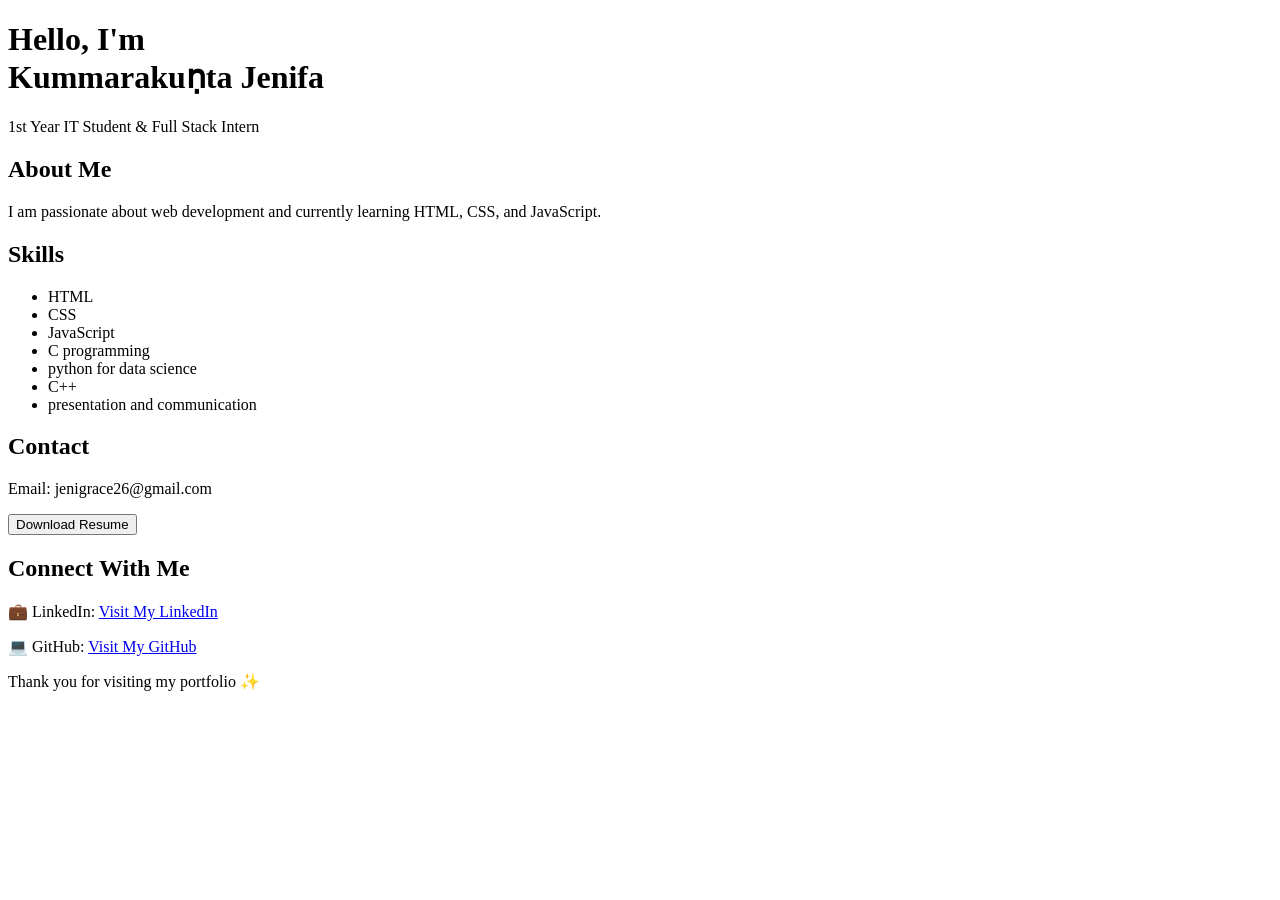
==== index.html @ ffed942e "Add files via upload Uploaded task portfolio" ====
<!DOCTYPE html>
<html>
<head>
  <title>My Portfolio</title>
  <link rel="stylesheet" href="style.css">
</head>

<body>

<div class="container">

  <h1>Hello, I'm <br> Kummarakuṇta Jenifa</h1>

  <p class="intro">
    1st Year IT Student & Full Stack Intern
  </p>

  <div class="card">
    <h2>About Me</h2>

    <p>
      I am passionate about web development and currently learning HTML, CSS, and JavaScript.
    </p>
  </div>

  <div class="card">
    <h2>Skills</h2>

    <ul>
      <li>HTML</li>
      <li>CSS</li>
      <li>JavaScript</li>
      <li>C programming</li>  
      <li> python for data science</li>
      <li> C++ </li>
      <li> presentation and communication</li>
    </ul>
  </div>

  <div class="card">
    <h2>Contact</h2>

    <p>Email: jenigrace26@gmail.com</p>

    <button>Download Resume</button>
  </div>

  <div class="card">
    <h2>Connect With Me</h2>

    <p>
      💼 LinkedIn:
      <a href="https://www.linkedin.com/in/jenifa-840518395">
        Visit My LinkedIn
      </a>
    </p>

    <p>
      💻 GitHub:
      <a href="https://github.com/jenifa2608">
        Visit My GitHub
      </a>
    </p>
  </div>

  <div class="thankyou">
    Thank you for visiting my portfolio ✨
  </div>

</div>

</body>
</html>
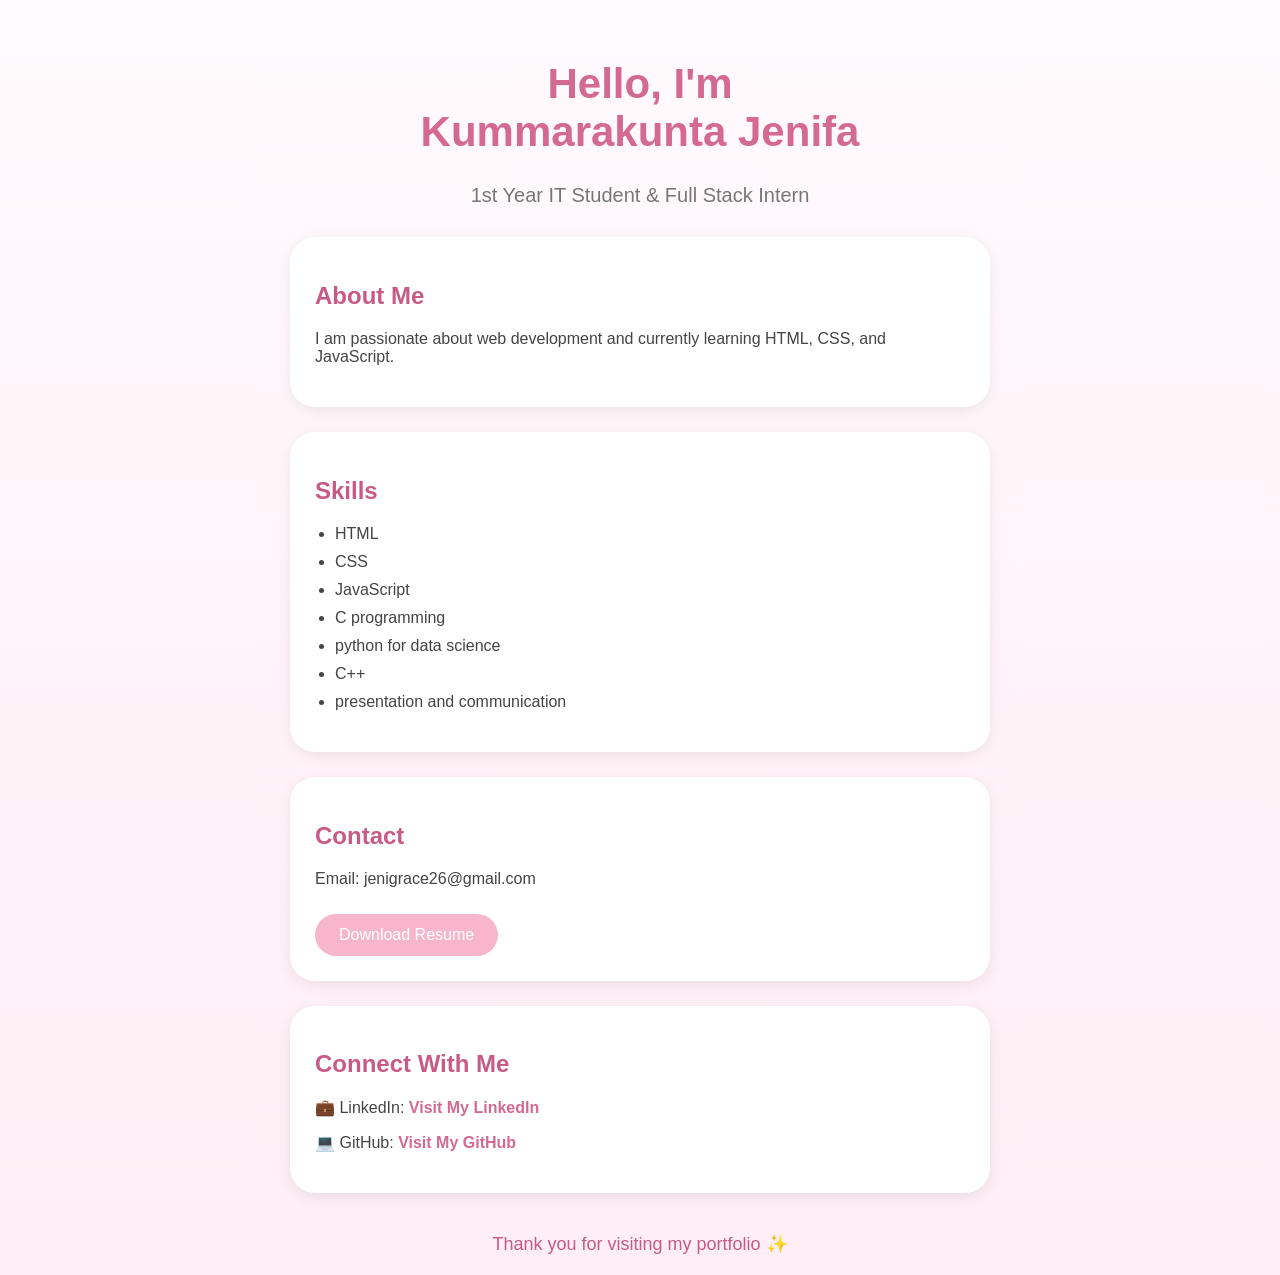
==== commit 68a7852f: "index.html" ====
--- a/index.html
+++ b/index.html
@@ -9,7 +9,7 @@
 
 <div class="container">
 
-  <h1>Hello, I'm <br> Kummarakuṇta Jenifa</h1>
+  <h1>Hello, I'm <br> Kummarakunta Jenifa</h1>
 
   <p class="intro">
     1st Year IT Student & Full Stack Intern
@@ -70,4 +70,4 @@
 </div>
 
 </body>
-</html>+</html>
--- a/style.css
+++ b/style.css
@@ -0,0 +1,77 @@
+body {
+  background: linear-gradient(to bottom, #fffafd, #ffeef5);
+  font-family: Arial, sans-serif;
+  margin: 0;
+  padding: 20px;
+  color: #444;
+}
+
+.container {
+  max-width: 700px;
+  margin: auto;
+}
+
+h1 {
+  color: #d46a92;
+  font-size: 42px;
+  text-align: center;
+  margin-top: 40px;
+}
+
+.intro {
+  text-align: center;
+  font-size: 20px;
+  color: #777;
+  margin-bottom: 30px;
+}
+
+.card {
+  background: white;
+  padding: 25px;
+  border-radius: 25px;
+  margin-bottom: 25px;
+  box-shadow: 0px 4px 15px rgba(0,0,0,0.08);
+}
+
+h2 {
+  color: #c85a87;
+}
+
+ul {
+  padding-left: 20px;
+}
+
+li {
+  margin: 10px 0;
+}
+
+button {
+  background: #f8b6cc;
+  color: white;
+  border: none;
+  padding: 12px 24px;
+  border-radius: 30px;
+  font-size: 16px;
+  margin-top: 10px;
+}
+
+button:hover {
+  background: #f48fb1;
+}
+
+a {
+  color: #d46a92;
+  text-decoration: none;
+  font-weight: bold;
+}
+
+a:hover {
+  color: #ff69a6;
+}
+
+.thankyou {
+  text-align: center;
+  margin-top: 40px;
+  color: #c85a87;
+  font-size: 18px;
+}
